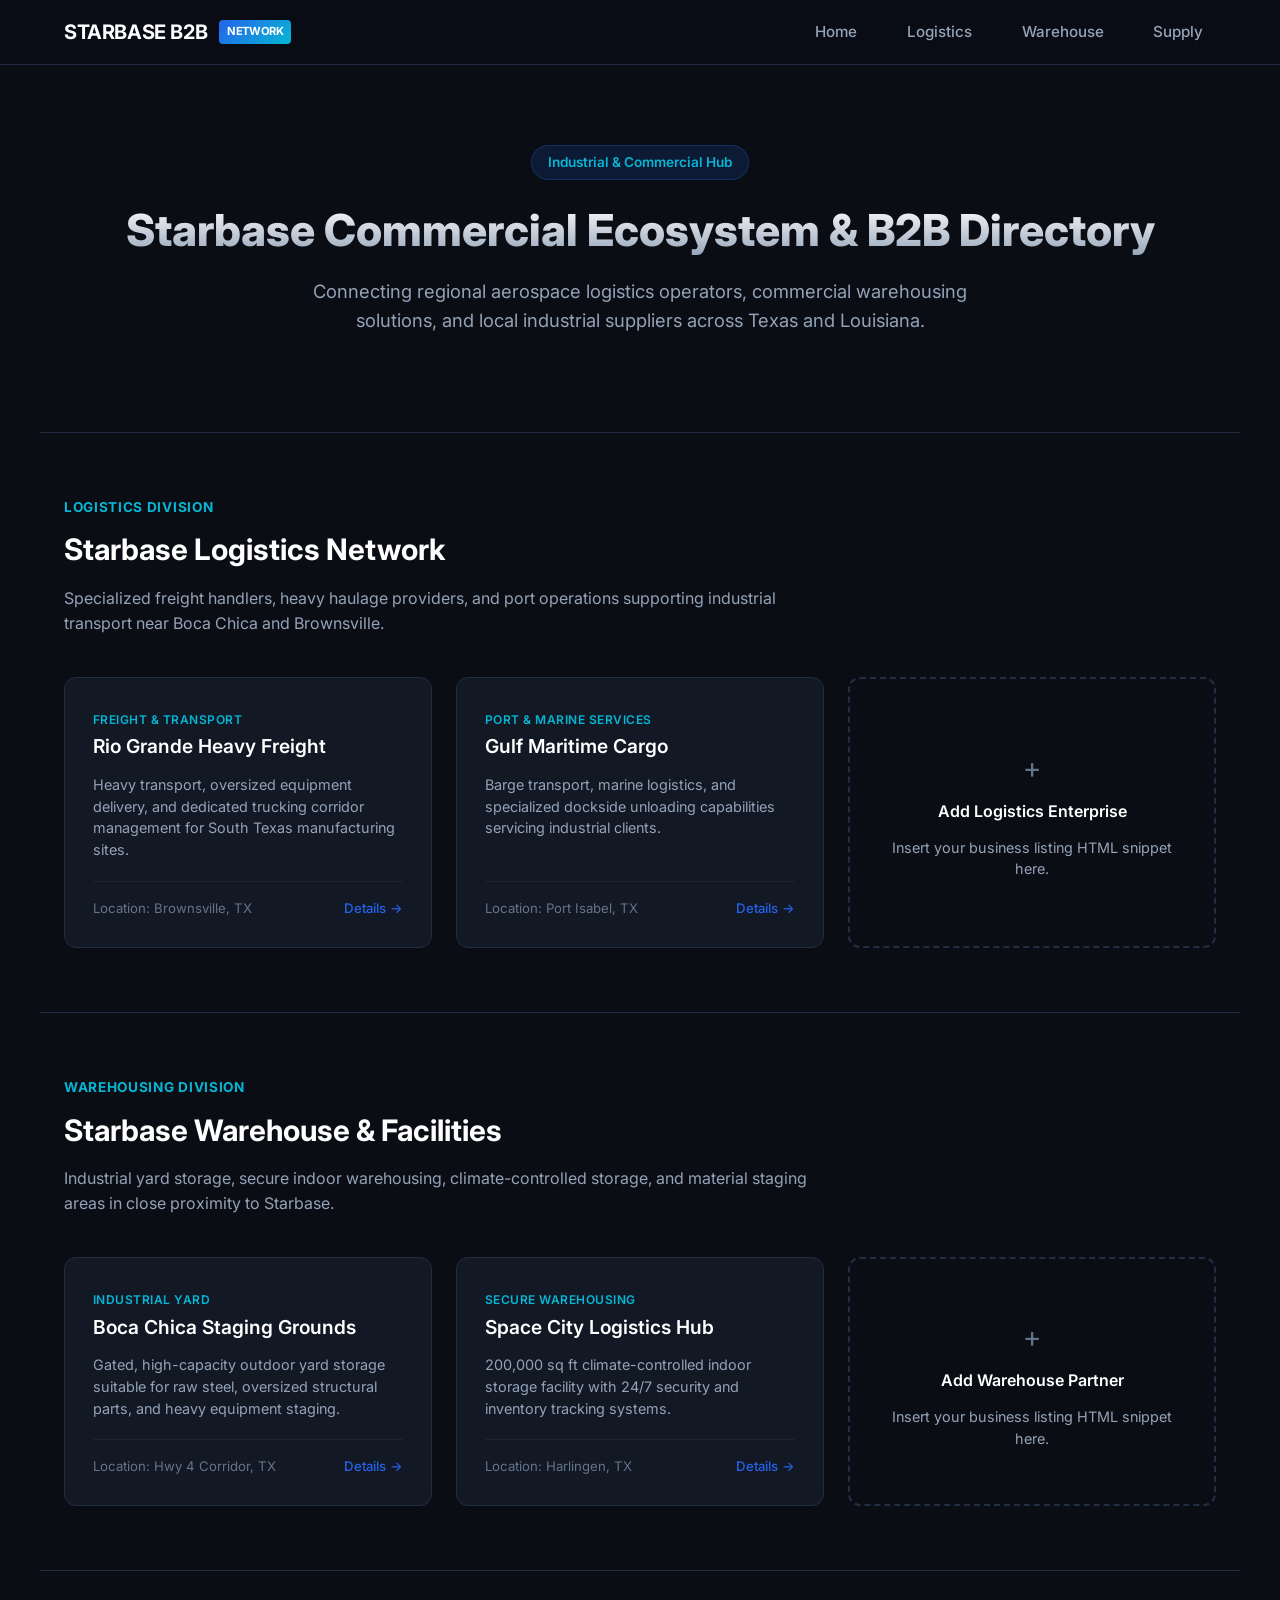
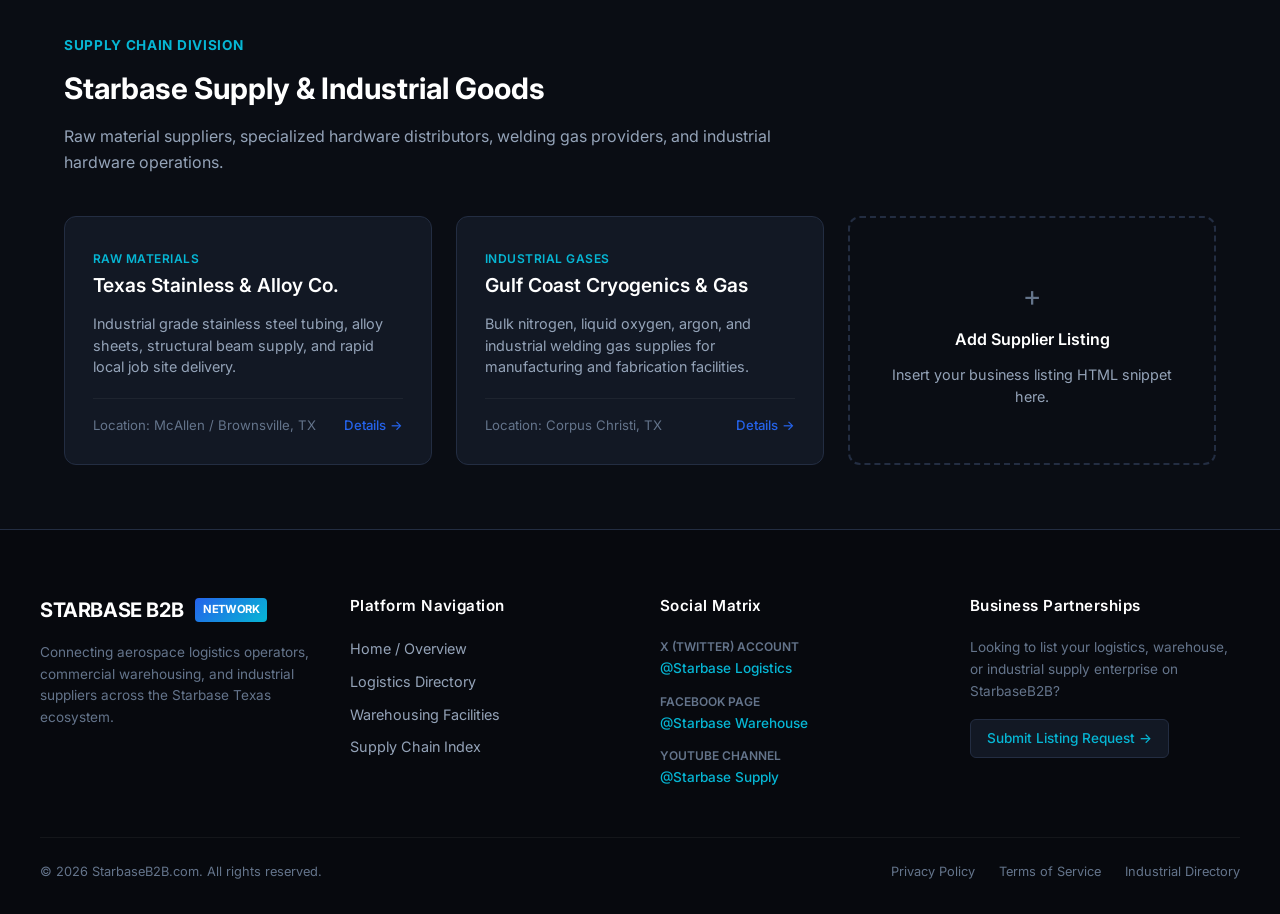
==== index.html @ 7839eb6e "Add files via upload" ====
<!DOCTYPE html>
<html lang="en">
<head>
    <meta charset="UTF-8">
    <meta name="viewport" content="width=device-width, initial-scale=1.0">
    <title>Starbase B2B — Industrial Supply Chain & Business Network</title>
    <meta name="description" content="Connecting enterprises with Starbase Texas logistics, warehousing, and commercial supply chain solutions.">
    <link rel="preconnect" href="https://fonts.googleapis.com">
    <link rel="preconnect" href="https://fonts.gstatic.com" crossorigin>
    <link href="https://fonts.googleapis.com/css2?family=Inter:wght@300;400;500;600;700&display=swap" rel="stylesheet">
    <style>
        :root {
            --bg-primary: #0a0d14;
            --bg-card: #121824;
            --bg-card-hover: #1a2234;
            --border-color: #232d42;
            --accent-blue: #2563eb;
            --accent-cyan: #06b6d4;
            --accent-glow: rgba(37, 99, 235, 0.15);
            --text-main: #f1f5f9;
            --text-muted: #94a3b8;
            --text-dim: #64748b;
            --font-main: 'Inter', system-ui, -apple-system, sans-serif;
            --max-width: 1200px;
        }

        * {
            box-sizing: border-box;
            margin: 0;
            padding: 0;
        }

        html {
            scroll-behavior: smooth;
        }

        body {
            background-color: var(--bg-primary);
            color: var(--text-main);
            font-family: var(--font-main);
            line-height: 1.6;
            -webkit-font-smoothing: antialiased;
        }

        /* Navigation */
        header {
            position: sticky;
            top: 0;
            z-index: 100;
            background: rgba(10, 13, 20, 0.85);
            backdrop-filter: blur(12px);
            border-bottom: 1px solid var(--border-color);
        }

        .nav-container {
            max-width: var(--max-width);
            margin: 0 auto;
            padding: 1rem 1.5rem;
            display: flex;
            justify-content: space-between;
            align-items: center;
        }

        .brand {
            display: flex;
            align-items: center;
            gap: 0.75rem;
            font-size: 1.25rem;
            font-weight: 700;
            letter-spacing: -0.02em;
            color: #fff;
            text-decoration: none;
        }

        .brand-badge {
            background: linear-gradient(135deg, var(--accent-blue), var(--accent-cyan));
            color: #fff;
            font-size: 0.7rem;
            font-weight: 700;
            padding: 0.2rem 0.5rem;
            border-radius: 4px;
            text-transform: uppercase;
        }

        nav ul {
            display: flex;
            list-style: none;
            gap: 1.5rem;
        }

        nav a {
            color: var(--text-muted);
            text-decoration: none;
            font-size: 0.95rem;
            font-weight: 500;
            transition: all 0.2s ease;
            padding: 0.4rem 0.8rem;
            border-radius: 6px;
        }

        nav a:hover {
            color: #fff;
            background: var(--border-color);
        }

        /* Hero Section */
        .hero {
            padding: 5rem 1.5rem 4rem;
            text-align: center;
            max-width: var(--max-width);
            margin: 0 auto;
            position: relative;
        }

        .hero-badge {
            display: inline-block;
            background: var(--accent-glow);
            border: 1px solid rgba(37, 99, 235, 0.3);
            color: var(--accent-cyan);
            font-size: 0.85rem;
            font-weight: 600;
            padding: 0.35rem 1rem;
            border-radius: 50px;
            margin-bottom: 1.5rem;
        }

        .hero h1 {
            font-size: 2.75rem;
            font-weight: 800;
            line-height: 1.2;
            margin-bottom: 1.25rem;
            background: linear-gradient(180deg, #ffffff 0%, #94a3b8 100%);
            -webkit-background-clip: text;
            -webkit-text-fill-color: transparent;
        }

        .hero p {
            font-size: 1.15rem;
            color: var(--text-muted);
            max-width: 700px;
            margin: 0 auto 2rem;
        }

        /* Sections */
        .content-section {
            max-width: var(--max-width);
            margin: 0 auto;
            padding: 4rem 1.5rem;
            border-top: 1px solid var(--border-color);
        }

        .section-header {
            margin-bottom: 2.5rem;
        }

        .section-tag {
            color: var(--accent-cyan);
            font-size: 0.85rem;
            font-weight: 700;
            text-transform: uppercase;
            letter-spacing: 0.05em;
            margin-bottom: 0.5rem;
            display: block;
        }

        .section-title {
            font-size: 1.85rem;
            font-weight: 700;
            color: #fff;
            margin-bottom: 0.75rem;
        }

        .section-desc {
            color: var(--text-muted);
            font-size: 1rem;
            max-width: 750px;
        }

        /* Enterprise Grid */
        .enterprise-grid {
            display: grid;
            grid-template-columns: repeat(auto-fill, minmax(320px, 1fr));
            gap: 1.5rem;
        }

        .card {
            background: var(--bg-card);
            border: 1px solid var(--border-color);
            border-radius: 12px;
            padding: 1.75rem;
            transition: all 0.25s ease;
            display: flex;
            flex-direction: column;
            justify-content: space-between;
        }

        .card:hover {
            background: var(--bg-card-hover);
            border-color: rgba(37, 99, 235, 0.4);
            transform: translateY(-2px);
        }

        .card-category {
            font-size: 0.75rem;
            font-weight: 600;
            color: var(--accent-cyan);
            text-transform: uppercase;
            letter-spacing: 0.04em;
            margin-bottom: 0.5rem;
        }

        .card-title {
            font-size: 1.2rem;
            font-weight: 600;
            color: #fff;
            margin-bottom: 0.75rem;
        }

        .card-text {
            color: var(--text-muted);
            font-size: 0.9rem;
            margin-bottom: 1.25rem;
            line-height: 1.5;
        }

        .card-meta {
            display: flex;
            align-items: center;
            justify-content: space-between;
            padding-top: 1rem;
            border-top: 1px solid rgba(255, 255, 255, 0.05);
            font-size: 0.825rem;
            color: var(--text-dim);
        }

        .card-link {
            color: var(--accent-blue);
            text-decoration: none;
            font-weight: 500;
            display: inline-flex;
            align-items: center;
            gap: 0.25rem;
        }

        .card-link:hover {
            text-decoration: underline;
        }

        /* Placeholder state for self-adding enterprises */
        .card-placeholder {
            border: 2px dashed var(--border-color);
            background: transparent;
            text-align: center;
            align-items: center;
            justify-content: center;
            padding: 2.5rem 1.5rem;
        }

        .card-placeholder:hover {
            border-color: var(--text-muted);
            background: rgba(255, 255, 255, 0.02);
        }

        .placeholder-icon {
            font-size: 1.8rem;
            margin-bottom: 0.5rem;
            color: var(--text-dim);
        }

        /* Footer */
        footer {
            border-top: 1px solid var(--border-color);
            padding: 3rem 1.5rem;
            background: #07090e;
            color: var(--text-dim);
            font-size: 0.875rem;
        }

        .footer-container {
            max-width: var(--max-width);
            margin: 0 auto;
            display: flex;
            justify-content: space-between;
            align-items: center;
            flex-wrap: wrap;
            gap: 1rem;
        }

        .footer-links {
            display: flex;
            gap: 1.25rem;
        }

        .footer-links a {
            color: var(--text-muted);
            text-decoration: none;
        }

        .footer-links a:hover {
            color: #fff;
        }

        @media (max-width: 768px) {
            .hero h1 { font-size: 2rem; }
            .nav-container { flex-direction: column; gap: 1rem; }
            nav ul { gap: 0.5rem; wrap: wrap; }
            .footer-container { flex-direction: column; text-align: center; }
        }
    </style>
</head>
<body>

    <!-- Header Navigation -->
    <header>
        <div class="nav-container">
            <a href="#" class="brand">
                STARBASE B2B
                <span class="brand-badge">NETWORK</span>
            </a>
            <nav>
                <ul>
                    <li><a href="#home">Home</a></li>
                    <li><a href="#logistics">Logistics</a></li>
                    <li><a href="#warehouse">Warehouse</a></li>
                    <li><a href="#supply">Supply</a></li>
                </ul>
            </nav>
        </div>
    </header>

    <!-- Hero Section (Home) -->
    <section id="home" class="hero">
        <span class="hero-badge">Industrial & Commercial Hub</span>
        <h1>Starbase Commercial Ecosystem & B2B Directory</h1>
        <p>Connecting regional aerospace logistics operators, commercial warehousing solutions, and local industrial suppliers across Texas and Louisiana.</p>
    </section>

    <!-- Starbase Logistics Section -->
    <section id="logistics" class="content-section">
        <div class="section-header">
            <span class="section-tag">Logistics Division</span>
            <h2 class="section-title">Starbase Logistics Network</h2>
            <p class="section-desc">Specialized freight handlers, heavy haulage providers, and port operations supporting industrial transport near Boca Chica and Brownsville.</p>
        </div>
        <div class="enterprise-grid">
            <div class="card">
                <div>
                    <span class="card-category">Freight & Transport</span>
                    <h3 class="card-title">Rio Grande Heavy Freight</h3>
                    <p class="card-text">Heavy transport, oversized equipment delivery, and dedicated trucking corridor management for South Texas manufacturing sites.</p>
                </div>
                <div class="card-meta">
                    <span>Location: Brownsville, TX</span>
                    <a href="#" class="card-link">Details &rarr;</a>
                </div>
            </div>

            <div class="card">
                <div>
                    <span class="card-category">Port & Marine Services</span>
                    <h3 class="card-title">Gulf Maritime Cargo</h3>
                    <p class="card-text">Barge transport, marine logistics, and specialized dockside unloading capabilities servicing industrial clients.</p>
                </div>
                <div class="card-meta">
                    <span>Location: Port Isabel, TX</span>
                    <a href="#" class="card-link">Details &rarr;</a>
                </div>
            </div>

            <!-- Add Enterprise Placeholder -->
            <div class="card card-placeholder">
                <div class="placeholder-icon">+</div>
                <h3 class="card-title" style="font-size: 1rem;">Add Logistics Enterprise</h3>
                <p class="card-text" style="margin-bottom:0;">Insert your business listing HTML snippet here.</p>
            </div>
        </div>
    </section>

    <!-- Starbase Warehouse Section -->
    <section id="warehouse" class="content-section">
        <div class="section-header">
            <span class="section-tag">Warehousing Division</span>
            <h2 class="section-title">Starbase Warehouse & Facilities</h2>
            <p class="section-desc">Industrial yard storage, secure indoor warehousing, climate-controlled storage, and material staging areas in close proximity to Starbase.</p>
        </div>
        <div class="enterprise-grid">
            <div class="card">
                <div>
                    <span class="card-category">Industrial Yard</span>
                    <h3 class="card-title">Boca Chica Staging Grounds</h3>
                    <p class="card-text">Gated, high-capacity outdoor yard storage suitable for raw steel, oversized structural parts, and heavy equipment staging.</p>
                </div>
                <div class="card-meta">
                    <span>Location: Hwy 4 Corridor, TX</span>
                    <a href="#" class="card-link">Details &rarr;</a>
                </div>
            </div>

            <div class="card">
                <div>
                    <span class="card-category">Secure Warehousing</span>
                    <h3 class="card-title">Space City Logistics Hub</h3>
                    <p class="card-text">200,000 sq ft climate-controlled indoor storage facility with 24/7 security and inventory tracking systems.</p>
                </div>
                <div class="card-meta">
                    <span>Location: Harlingen, TX</span>
                    <a href="#" class="card-link">Details &rarr;</a>
                </div>
            </div>

            <!-- Add Enterprise Placeholder -->
            <div class="card card-placeholder">
                <div class="placeholder-icon">+</div>
                <h3 class="card-title" style="font-size: 1rem;">Add Warehouse Partner</h3>
                <p class="card-text" style="margin-bottom:0;">Insert your business listing HTML snippet here.</p>
            </div>
        </div>
    </section>

    <!-- Starbase Supply Section -->
    <section id="supply" class="content-section">
        <div class="section-header">
            <span class="section-tag">Supply Chain Division</span>
            <h2 class="section-title">Starbase Supply & Industrial Goods</h2>
            <p class="section-desc">Raw material suppliers, specialized hardware distributors, welding gas providers, and industrial hardware operations.</p>
        </div>
        <div class="enterprise-grid">
            <div class="card">
                <div>
                    <span class="card-category">Raw Materials</span>
                    <h3 class="card-title">Texas Stainless & Alloy Co.</h3>
                    <p class="card-text">Industrial grade stainless steel tubing, alloy sheets, structural beam supply, and rapid local job site delivery.</p>
                </div>
                <div class="card-meta">
                    <span>Location: McAllen / Brownsville, TX</span>
                    <a href="#" class="card-link">Details &rarr;</a>
                </div>
            </div>

            <div class="card">
                <div>
                    <span class="card-category">Industrial Gases</span>
                    <h3 class="card-title">Gulf Coast Cryogenics & Gas</h3>
                    <p class="card-text">Bulk nitrogen, liquid oxygen, argon, and industrial welding gas supplies for manufacturing and fabrication facilities.</p>
                </div>
                <div class="card-meta">
                    <span>Location: Corpus Christi, TX</span>
                    <a href="#" class="card-link">Details &rarr;</a>
                </div>
            </div>

            <!-- Add Enterprise Placeholder -->
            <div class="card card-placeholder">
                <div class="placeholder-icon">+</div>
                <h3 class="card-title" style="font-size: 1rem;">Add Supplier Listing</h3>
                <p class="card-text" style="margin-bottom:0;">Insert your business listing HTML snippet here.</p>
            </div>
        </div>
    </section>

    <!-- Footer -->
    <!-- Footer Section (With Platform & Handle Labels) -->
<footer style="background: #07090e; border-top: 1px solid var(--border-color); padding: 4rem 1.5rem 2rem; color: var(--text-muted); font-size: 0.9rem;">
    <div style="max-width: var(--max-width); margin: 0 auto; display: grid; grid-template-columns: repeat(auto-fit, minmax(220px, 1fr)); gap: 2.5rem; padding-bottom: 3rem; border-bottom: 1px solid rgba(255, 255, 255, 0.05);">
        
        <!-- Brand & Mission Column -->
        <div style="grid-column: span 1;">
            <a href="#" class="brand" style="margin-bottom: 1rem;">
                STARBASE B2B
                <span class="brand-badge">NETWORK</span>
            </a>
            <p style="color: var(--text-dim); font-size: 0.85rem; line-height: 1.6; margin-top: 0.75rem;">
                Connecting aerospace logistics operators, commercial warehousing, and industrial suppliers across the Starbase Texas ecosystem.
            </p>
        </div>

        <!-- Quick Links Column -->
        <div>
            <h4 style="color: #fff; font-size: 0.95rem; font-weight: 600; margin-bottom: 1.2rem; letter-spacing: 0.03em;">Platform Navigation</h4>
            <ul style="list-style: none; padding: 0; margin: 0; display: flex; flex-direction: column; gap: 0.6rem;">
                <li><a href="#home" style="color: var(--text-muted); text-decoration: none;" onmouseover="this.style.color='#fff'" onmouseout="this.style.color='var(--text-muted)'">Home / Overview</a></li>
                <li><a href="#logistics" style="color: var(--text-muted); text-decoration: none;" onmouseover="this.style.color='#fff'" onmouseout="this.style.color='var(--text-muted)'">Logistics Directory</a></li>
                <li><a href="#warehouse" style="color: var(--text-muted); text-decoration: none;" onmouseover="this.style.color='#fff'" onmouseout="this.style.color='var(--text-muted)'">Warehousing Facilities</a></li>
                <li><a href="#supply" style="color: var(--text-muted); text-decoration: none;" onmouseover="this.style.color='#fff'" onmouseout="this.style.color='var(--text-muted)'">Supply Chain Index</a></li>
            </ul>
        </div>

        <!-- Social Media Matrix Column (Detailed Platform Labels) -->
        <div>
            <h4 style="color: #fff; font-size: 0.95rem; font-weight: 600; margin-bottom: 1.2rem; letter-spacing: 0.03em;">Social Matrix</h4>
            <ul style="list-style: none; padding: 0; margin: 0; display: flex; flex-direction: column; gap: 0.75rem; font-size: 0.85rem;">
                
                <!-- X (Twitter) Account -->
                <li style="display: flex; flex-direction: column; gap: 0.1rem;">
                    <span style="color: var(--text-dim); font-size: 0.75rem; text-transform: uppercase; font-weight: 600;">X (Twitter) Account</span>
                    <a href="https://x.com" target="_blank" style="color: var(--accent-cyan); text-decoration: none; font-weight: 500;" onmouseover="this.style.textDecoration='underline'" onmouseout="this.style.textDecoration='none'">
                        @Starbase Logistics
                    </a>
                </li>

                <!-- Facebook Page -->
                <li style="display: flex; flex-direction: column; gap: 0.1rem;">
                    <span style="color: var(--text-dim); font-size: 0.75rem; text-transform: uppercase; font-weight: 600;">Facebook Page</span>
                    <a href="https://facebook.com" target="_blank" style="color: var(--accent-cyan); text-decoration: none; font-weight: 500;" onmouseover="this.style.textDecoration='underline'" onmouseout="this.style.textDecoration='none'">
                        @Starbase Warehouse
                    </a>
                </li>

                <!-- YouTube Channel -->
                <li style="display: flex; flex-direction: column; gap: 0.1rem;">
                    <span style="color: var(--text-dim); font-size: 0.75rem; text-transform: uppercase; font-weight: 600;">YouTube Channel</span>
                    <a href="https://youtube.com" target="_blank" style="color: var(--accent-cyan); text-decoration: none; font-weight: 500;" onmouseover="this.style.textDecoration='underline'" onmouseout="this.style.textDecoration='none'">
                        @Starbase Supply
                    </a>
                </li>

            </ul>
        </div>

        <!-- Enterprise Partner / Inquiry Column -->
        <div>
            <h4 style="color: #fff; font-size: 0.95rem; font-weight: 600; margin-bottom: 1.2rem; letter-spacing: 0.03em;">Business Partnerships</h4>
            <p style="color: var(--text-dim); font-size: 0.85rem; line-height: 1.6; margin-bottom: 1rem;">
                Looking to list your logistics, warehouse, or industrial supply enterprise on StarbaseB2B?
            </p>
            <a href="mailto:contact@starbaseb2b.com" style="display: inline-block; background: var(--bg-card); border: 1px solid var(--border-color); color: var(--accent-cyan); font-size: 0.85rem; font-weight: 500; padding: 0.5rem 1rem; border-radius: 6px; text-decoration: none; transition: all 0.2s;" onmouseover="this.style.borderColor='var(--accent-cyan)'" onmouseout="this.style.borderColor='var(--border-color)'">
                Submit Listing Request &rarr;
            </a>
        </div>

    </div>

    <!-- Sub-footer Bottom Bar -->
    <div style="max-width: var(--max-width); margin: 0 auto; padding-top: 1.5rem; display: flex; justify-content: space-between; align-items: center; flex-wrap: wrap; gap: 1rem; font-size: 0.8rem; color: var(--text-dim);">
        <div>
            &copy; 2026 StarbaseB2B.com. All rights reserved.
        </div>
        <div style="display: flex; gap: 1.5rem;">
            <a href="#" style="color: var(--text-dim); text-decoration: none;">Privacy Policy</a>
            <a href="#" style="color: var(--text-dim); text-decoration: none;">Terms of Service</a>
            <a href="#" style="color: var(--text-dim); text-decoration: none;">Industrial Directory</a>
        </div>
    </div>
</footer>

</body>
</html>
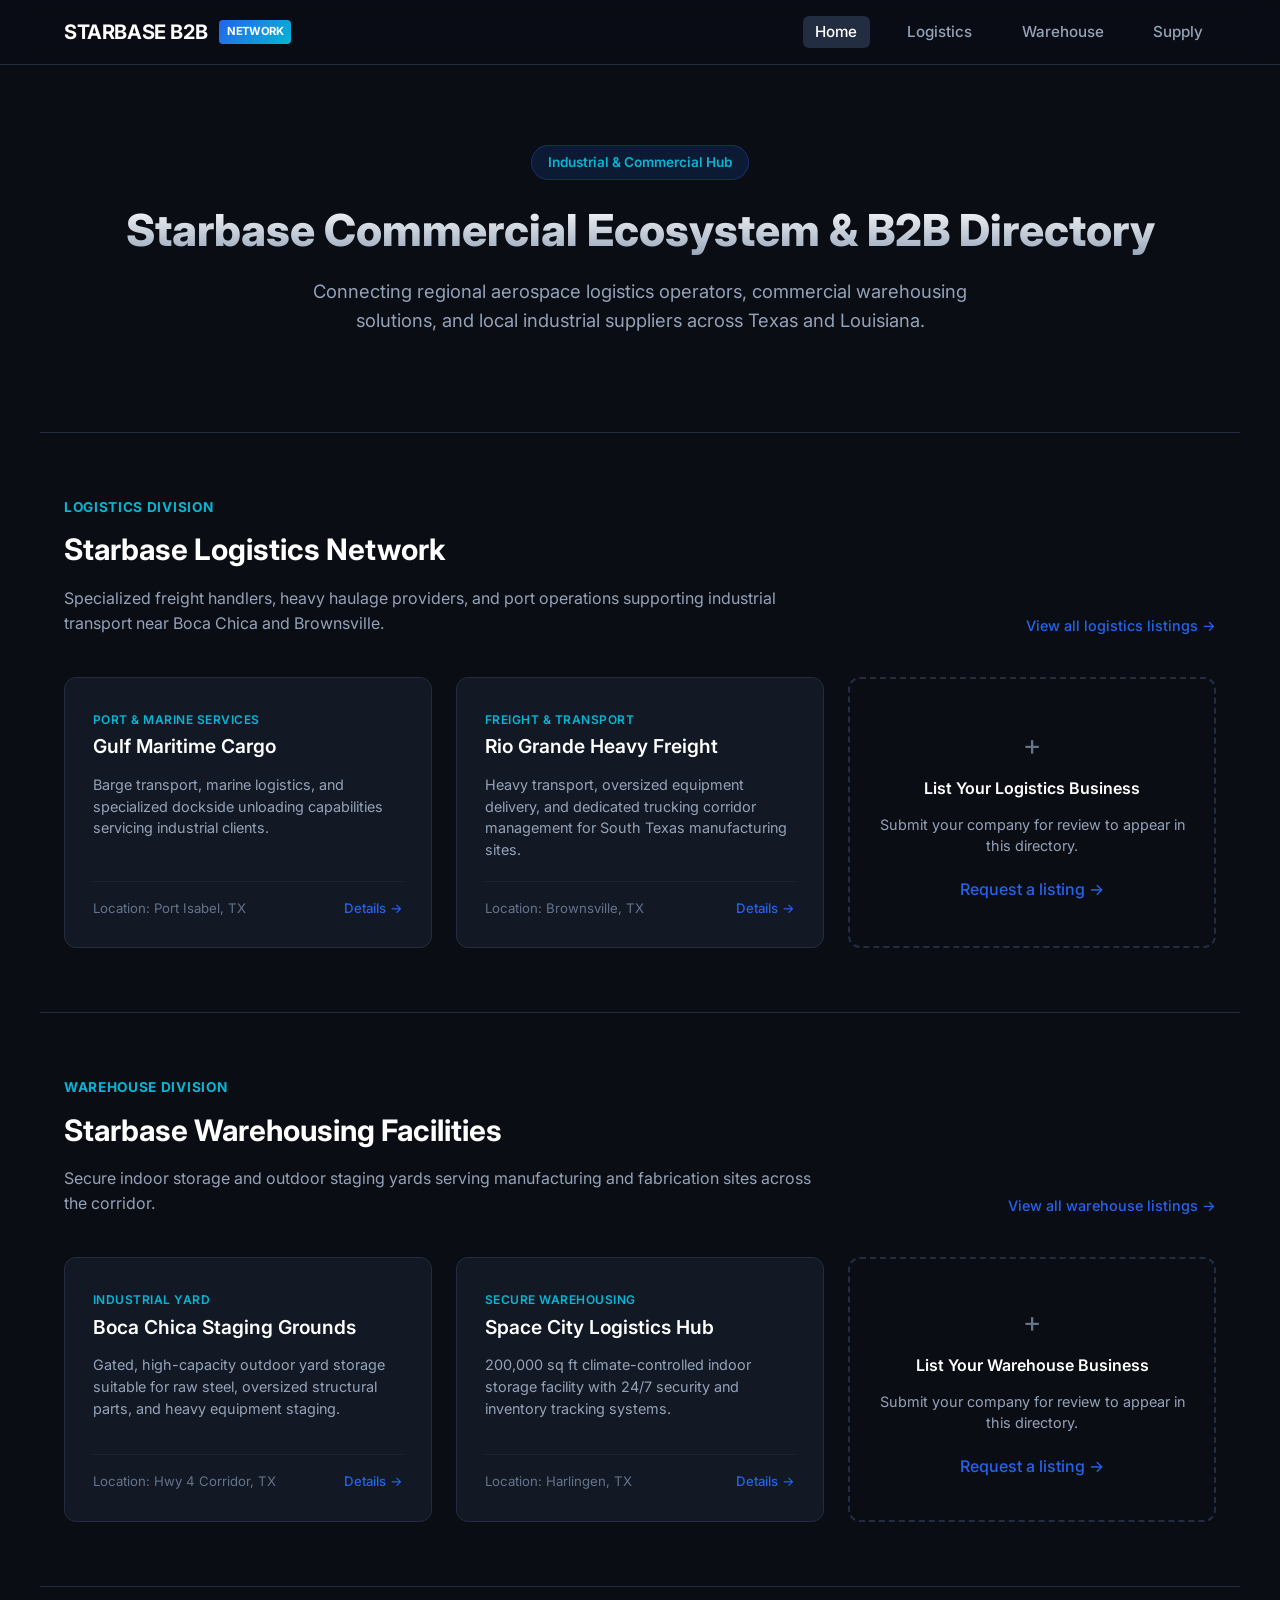
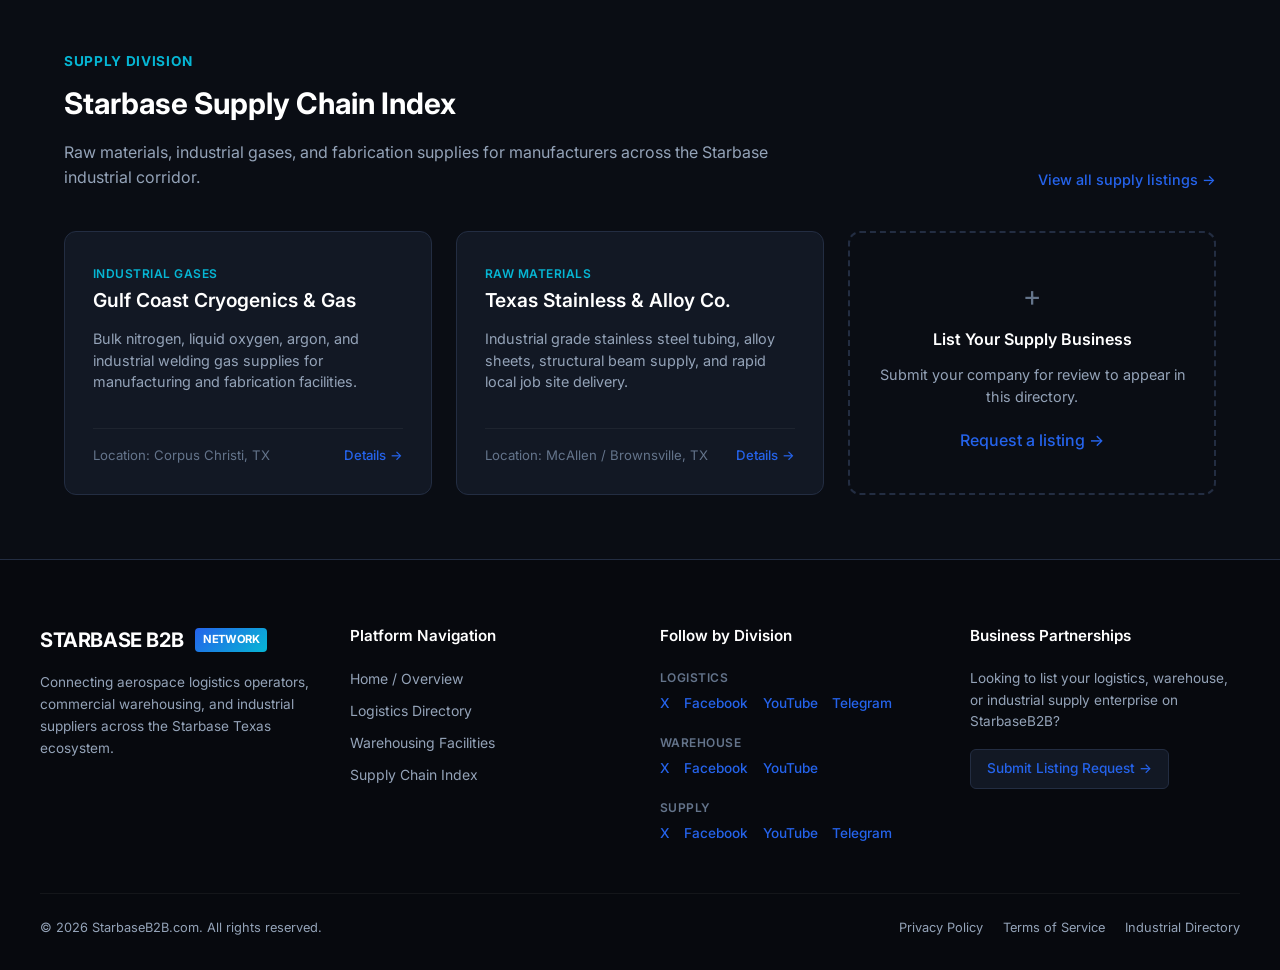
==== commit ca17db0e: "Add files via upload" ====
--- a/index.html
+++ b/index.html
@@ -1,547 +1,11 @@
-<!DOCTYPE html>
-<html lang="en">
-<head>
-    <meta charset="UTF-8">
-    <meta name="viewport" content="width=device-width, initial-scale=1.0">
-    <title>Starbase B2B — Industrial Supply Chain & Business Network</title>
-    <meta name="description" content="Connecting enterprises with Starbase Texas logistics, warehousing, and commercial supply chain solutions.">
-    <link rel="preconnect" href="https://fonts.googleapis.com">
-    <link rel="preconnect" href="https://fonts.gstatic.com" crossorigin>
-    <link href="https://fonts.googleapis.com/css2?family=Inter:wght@300;400;500;600;700&display=swap" rel="stylesheet">
-    <style>
-        :root {
-            --bg-primary: #0a0d14;
-            --bg-card: #121824;
-            --bg-card-hover: #1a2234;
-            --border-color: #232d42;
-            --accent-blue: #2563eb;
-            --accent-cyan: #06b6d4;
-            --accent-glow: rgba(37, 99, 235, 0.15);
-            --text-main: #f1f5f9;
-            --text-muted: #94a3b8;
-            --text-dim: #64748b;
-            --font-main: 'Inter', system-ui, -apple-system, sans-serif;
-            --max-width: 1200px;
-        }
-
-        * {
-            box-sizing: border-box;
-            margin: 0;
-            padding: 0;
-        }
-
-        html {
-            scroll-behavior: smooth;
-        }
-
-        body {
-            background-color: var(--bg-primary);
-            color: var(--text-main);
-            font-family: var(--font-main);
-            line-height: 1.6;
-            -webkit-font-smoothing: antialiased;
-        }
-
-        /* Navigation */
-        header {
-            position: sticky;
-            top: 0;
-            z-index: 100;
-            background: rgba(10, 13, 20, 0.85);
-            backdrop-filter: blur(12px);
-            border-bottom: 1px solid var(--border-color);
-        }
-
-        .nav-container {
-            max-width: var(--max-width);
-            margin: 0 auto;
-            padding: 1rem 1.5rem;
-            display: flex;
-            justify-content: space-between;
-            align-items: center;
-        }
-
-        .brand {
-            display: flex;
-            align-items: center;
-            gap: 0.75rem;
-            font-size: 1.25rem;
-            font-weight: 700;
-            letter-spacing: -0.02em;
-            color: #fff;
-            text-decoration: none;
-        }
-
-        .brand-badge {
-            background: linear-gradient(135deg, var(--accent-blue), var(--accent-cyan));
-            color: #fff;
-            font-size: 0.7rem;
-            font-weight: 700;
-            padding: 0.2rem 0.5rem;
-            border-radius: 4px;
-            text-transform: uppercase;
-        }
-
-        nav ul {
-            display: flex;
-            list-style: none;
-            gap: 1.5rem;
-        }
-
-        nav a {
-            color: var(--text-muted);
-            text-decoration: none;
-            font-size: 0.95rem;
-            font-weight: 500;
-            transition: all 0.2s ease;
-            padding: 0.4rem 0.8rem;
-            border-radius: 6px;
-        }
-
-        nav a:hover {
-            color: #fff;
-            background: var(--border-color);
-        }
-
-        /* Hero Section */
-        .hero {
-            padding: 5rem 1.5rem 4rem;
-            text-align: center;
-            max-width: var(--max-width);
-            margin: 0 auto;
-            position: relative;
-        }
-
-        .hero-badge {
-            display: inline-block;
-            background: var(--accent-glow);
-            border: 1px solid rgba(37, 99, 235, 0.3);
-            color: var(--accent-cyan);
-            font-size: 0.85rem;
-            font-weight: 600;
-            padding: 0.35rem 1rem;
-            border-radius: 50px;
-            margin-bottom: 1.5rem;
-        }
-
-        .hero h1 {
-            font-size: 2.75rem;
-            font-weight: 800;
-            line-height: 1.2;
-            margin-bottom: 1.25rem;
-            background: linear-gradient(180deg, #ffffff 0%, #94a3b8 100%);
-            -webkit-background-clip: text;
-            -webkit-text-fill-color: transparent;
-        }
-
-        .hero p {
-            font-size: 1.15rem;
-            color: var(--text-muted);
-            max-width: 700px;
-            margin: 0 auto 2rem;
-        }
-
-        /* Sections */
-        .content-section {
-            max-width: var(--max-width);
-            margin: 0 auto;
-            padding: 4rem 1.5rem;
-            border-top: 1px solid var(--border-color);
-        }
-
-        .section-header {
-            margin-bottom: 2.5rem;
-        }
-
-        .section-tag {
-            color: var(--accent-cyan);
-            font-size: 0.85rem;
-            font-weight: 700;
-            text-transform: uppercase;
-            letter-spacing: 0.05em;
-            margin-bottom: 0.5rem;
-            display: block;
-        }
-
-        .section-title {
-            font-size: 1.85rem;
-            font-weight: 700;
-            color: #fff;
-            margin-bottom: 0.75rem;
-        }
-
-        .section-desc {
-            color: var(--text-muted);
-            font-size: 1rem;
-            max-width: 750px;
-        }
-
-        /* Enterprise Grid */
-        .enterprise-grid {
-            display: grid;
-            grid-template-columns: repeat(auto-fill, minmax(320px, 1fr));
-            gap: 1.5rem;
-        }
-
-        .card {
-            background: var(--bg-card);
-            border: 1px solid var(--border-color);
-            border-radius: 12px;
-            padding: 1.75rem;
-            transition: all 0.25s ease;
-            display: flex;
-            flex-direction: column;
-            justify-content: space-between;
-        }
-
-        .card:hover {
-            background: var(--bg-card-hover);
-            border-color: rgba(37, 99, 235, 0.4);
-            transform: translateY(-2px);
-        }
-
-        .card-category {
-            font-size: 0.75rem;
-            font-weight: 600;
-            color: var(--accent-cyan);
-            text-transform: uppercase;
-            letter-spacing: 0.04em;
-            margin-bottom: 0.5rem;
-        }
-
-        .card-title {
-            font-size: 1.2rem;
-            font-weight: 600;
-            color: #fff;
-            margin-bottom: 0.75rem;
-        }
-
-        .card-text {
-            color: var(--text-muted);
-            font-size: 0.9rem;
-            margin-bottom: 1.25rem;
-            line-height: 1.5;
-        }
-
-        .card-meta {
-            display: flex;
-            align-items: center;
-            justify-content: space-between;
-            padding-top: 1rem;
-            border-top: 1px solid rgba(255, 255, 255, 0.05);
-            font-size: 0.825rem;
-            color: var(--text-dim);
-        }
-
-        .card-link {
-            color: var(--accent-blue);
-            text-decoration: none;
-            font-weight: 500;
-            display: inline-flex;
-            align-items: center;
-            gap: 0.25rem;
-        }
-
-        .card-link:hover {
-            text-decoration: underline;
-        }
-
-        /* Placeholder state for self-adding enterprises */
-        .card-placeholder {
-            border: 2px dashed var(--border-color);
-            background: transparent;
-            text-align: center;
-            align-items: center;
-            justify-content: center;
-            padding: 2.5rem 1.5rem;
-        }
-
-        .card-placeholder:hover {
-            border-color: var(--text-muted);
-            background: rgba(255, 255, 255, 0.02);
-        }
-
-        .placeholder-icon {
-            font-size: 1.8rem;
-            margin-bottom: 0.5rem;
-            color: var(--text-dim);
-        }
-
-        /* Footer */
-        footer {
-            border-top: 1px solid var(--border-color);
-            padding: 3rem 1.5rem;
-            background: #07090e;
-            color: var(--text-dim);
-            font-size: 0.875rem;
-        }
-
-        .footer-container {
-            max-width: var(--max-width);
-            margin: 0 auto;
-            display: flex;
-            justify-content: space-between;
-            align-items: center;
-            flex-wrap: wrap;
-            gap: 1rem;
-        }
-
-        .footer-links {
-            display: flex;
-            gap: 1.25rem;
-        }
-
-        .footer-links a {
-            color: var(--text-muted);
-            text-decoration: none;
-        }
-
-        .footer-links a:hover {
-            color: #fff;
-        }
-
-        @media (max-width: 768px) {
-            .hero h1 { font-size: 2rem; }
-            .nav-container { flex-direction: column; gap: 1rem; }
-            nav ul { gap: 0.5rem; wrap: wrap; }
-            .footer-container { flex-direction: column; text-align: center; }
-        }
-    </style>
-</head>
-<body>
-
-    <!-- Header Navigation -->
-    <header>
-        <div class="nav-container">
-            <a href="#" class="brand">
-                STARBASE B2B
-                <span class="brand-badge">NETWORK</span>
-            </a>
-            <nav>
-                <ul>
-                    <li><a href="#home">Home</a></li>
-                    <li><a href="#logistics">Logistics</a></li>
-                    <li><a href="#warehouse">Warehouse</a></li>
-                    <li><a href="#supply">Supply</a></li>
-                </ul>
-            </nav>
-        </div>
-    </header>
-
-    <!-- Hero Section (Home) -->
-    <section id="home" class="hero">
-        <span class="hero-badge">Industrial & Commercial Hub</span>
-        <h1>Starbase Commercial Ecosystem & B2B Directory</h1>
-        <p>Connecting regional aerospace logistics operators, commercial warehousing solutions, and local industrial suppliers across Texas and Louisiana.</p>
-    </section>
-
-    <!-- Starbase Logistics Section -->
-    <section id="logistics" class="content-section">
-        <div class="section-header">
-            <span class="section-tag">Logistics Division</span>
-            <h2 class="section-title">Starbase Logistics Network</h2>
-            <p class="section-desc">Specialized freight handlers, heavy haulage providers, and port operations supporting industrial transport near Boca Chica and Brownsville.</p>
-        </div>
-        <div class="enterprise-grid">
-            <div class="card">
-                <div>
-                    <span class="card-category">Freight & Transport</span>
-                    <h3 class="card-title">Rio Grande Heavy Freight</h3>
-                    <p class="card-text">Heavy transport, oversized equipment delivery, and dedicated trucking corridor management for South Texas manufacturing sites.</p>
-                </div>
-                <div class="card-meta">
-                    <span>Location: Brownsville, TX</span>
-                    <a href="#" class="card-link">Details &rarr;</a>
-                </div>
-            </div>
-
-            <div class="card">
-                <div>
-                    <span class="card-category">Port & Marine Services</span>
-                    <h3 class="card-title">Gulf Maritime Cargo</h3>
-                    <p class="card-text">Barge transport, marine logistics, and specialized dockside unloading capabilities servicing industrial clients.</p>
-                </div>
-                <div class="card-meta">
-                    <span>Location: Port Isabel, TX</span>
-                    <a href="#" class="card-link">Details &rarr;</a>
-                </div>
-            </div>
-
-            <!-- Add Enterprise Placeholder -->
-            <div class="card card-placeholder">
-                <div class="placeholder-icon">+</div>
-                <h3 class="card-title" style="font-size: 1rem;">Add Logistics Enterprise</h3>
-                <p class="card-text" style="margin-bottom:0;">Insert your business listing HTML snippet here.</p>
-            </div>
-        </div>
-    </section>
-
-    <!-- Starbase Warehouse Section -->
-    <section id="warehouse" class="content-section">
-        <div class="section-header">
-            <span class="section-tag">Warehousing Division</span>
-            <h2 class="section-title">Starbase Warehouse & Facilities</h2>
-            <p class="section-desc">Industrial yard storage, secure indoor warehousing, climate-controlled storage, and material staging areas in close proximity to Starbase.</p>
-        </div>
-        <div class="enterprise-grid">
-            <div class="card">
-                <div>
-                    <span class="card-category">Industrial Yard</span>
-                    <h3 class="card-title">Boca Chica Staging Grounds</h3>
-                    <p class="card-text">Gated, high-capacity outdoor yard storage suitable for raw steel, oversized structural parts, and heavy equipment staging.</p>
-                </div>
-                <div class="card-meta">
-                    <span>Location: Hwy 4 Corridor, TX</span>
-                    <a href="#" class="card-link">Details &rarr;</a>
-                </div>
-            </div>
-
-            <div class="card">
-                <div>
-                    <span class="card-category">Secure Warehousing</span>
-                    <h3 class="card-title">Space City Logistics Hub</h3>
-                    <p class="card-text">200,000 sq ft climate-controlled indoor storage facility with 24/7 security and inventory tracking systems.</p>
-                </div>
-                <div class="card-meta">
-                    <span>Location: Harlingen, TX</span>
-                    <a href="#" class="card-link">Details &rarr;</a>
-                </div>
-            </div>
-
-            <!-- Add Enterprise Placeholder -->
-            <div class="card card-placeholder">
-                <div class="placeholder-icon">+</div>
-                <h3 class="card-title" style="font-size: 1rem;">Add Warehouse Partner</h3>
-                <p class="card-text" style="margin-bottom:0;">Insert your business listing HTML snippet here.</p>
-            </div>
-        </div>
-    </section>
-
-    <!-- Starbase Supply Section -->
-    <section id="supply" class="content-section">
-        <div class="section-header">
-            <span class="section-tag">Supply Chain Division</span>
-            <h2 class="section-title">Starbase Supply & Industrial Goods</h2>
-            <p class="section-desc">Raw material suppliers, specialized hardware distributors, welding gas providers, and industrial hardware operations.</p>
-        </div>
-        <div class="enterprise-grid">
-            <div class="card">
-                <div>
-                    <span class="card-category">Raw Materials</span>
-                    <h3 class="card-title">Texas Stainless & Alloy Co.</h3>
-                    <p class="card-text">Industrial grade stainless steel tubing, alloy sheets, structural beam supply, and rapid local job site delivery.</p>
-                </div>
-                <div class="card-meta">
-                    <span>Location: McAllen / Brownsville, TX</span>
-                    <a href="#" class="card-link">Details &rarr;</a>
-                </div>
-            </div>
-
-            <div class="card">
-                <div>
-                    <span class="card-category">Industrial Gases</span>
-                    <h3 class="card-title">Gulf Coast Cryogenics & Gas</h3>
-                    <p class="card-text">Bulk nitrogen, liquid oxygen, argon, and industrial welding gas supplies for manufacturing and fabrication facilities.</p>
-                </div>
-                <div class="card-meta">
-                    <span>Location: Corpus Christi, TX</span>
-                    <a href="#" class="card-link">Details &rarr;</a>
-                </div>
-            </div>
-
-            <!-- Add Enterprise Placeholder -->
-            <div class="card card-placeholder">
-                <div class="placeholder-icon">+</div>
-                <h3 class="card-title" style="font-size: 1rem;">Add Supplier Listing</h3>
-                <p class="card-text" style="margin-bottom:0;">Insert your business listing HTML snippet here.</p>
-            </div>
-        </div>
-    </section>
-
-    <!-- Footer -->
-    <!-- Footer Section (With Platform & Handle Labels) -->
-<footer style="background: #07090e; border-top: 1px solid var(--border-color); padding: 4rem 1.5rem 2rem; color: var(--text-muted); font-size: 0.9rem;">
-    <div style="max-width: var(--max-width); margin: 0 auto; display: grid; grid-template-columns: repeat(auto-fit, minmax(220px, 1fr)); gap: 2.5rem; padding-bottom: 3rem; border-bottom: 1px solid rgba(255, 255, 255, 0.05);">
-        
-        <!-- Brand & Mission Column -->
-        <div style="grid-column: span 1;">
-            <a href="#" class="brand" style="margin-bottom: 1rem;">
-                STARBASE B2B
-                <span class="brand-badge">NETWORK</span>
-            </a>
-            <p style="color: var(--text-dim); font-size: 0.85rem; line-height: 1.6; margin-top: 0.75rem;">
-                Connecting aerospace logistics operators, commercial warehousing, and industrial suppliers across the Starbase Texas ecosystem.
-            </p>
-        </div>
-
-        <!-- Quick Links Column -->
-        <div>
-            <h4 style="color: #fff; font-size: 0.95rem; font-weight: 600; margin-bottom: 1.2rem; letter-spacing: 0.03em;">Platform Navigation</h4>
-            <ul style="list-style: none; padding: 0; margin: 0; display: flex; flex-direction: column; gap: 0.6rem;">
-                <li><a href="#home" style="color: var(--text-muted); text-decoration: none;" onmouseover="this.style.color='#fff'" onmouseout="this.style.color='var(--text-muted)'">Home / Overview</a></li>
-                <li><a href="#logistics" style="color: var(--text-muted); text-decoration: none;" onmouseover="this.style.color='#fff'" onmouseout="this.style.color='var(--text-muted)'">Logistics Directory</a></li>
-                <li><a href="#warehouse" style="color: var(--text-muted); text-decoration: none;" onmouseover="this.style.color='#fff'" onmouseout="this.style.color='var(--text-muted)'">Warehousing Facilities</a></li>
-                <li><a href="#supply" style="color: var(--text-muted); text-decoration: none;" onmouseover="this.style.color='#fff'" onmouseout="this.style.color='var(--text-muted)'">Supply Chain Index</a></li>
-            </ul>
-        </div>
-
-        <!-- Social Media Matrix Column (Detailed Platform Labels) -->
-        <div>
-            <h4 style="color: #fff; font-size: 0.95rem; font-weight: 600; margin-bottom: 1.2rem; letter-spacing: 0.03em;">Social Matrix</h4>
-            <ul style="list-style: none; padding: 0; margin: 0; display: flex; flex-direction: column; gap: 0.75rem; font-size: 0.85rem;">
-                
-                <!-- X (Twitter) Account -->
-                <li style="display: flex; flex-direction: column; gap: 0.1rem;">
-                    <span style="color: var(--text-dim); font-size: 0.75rem; text-transform: uppercase; font-weight: 600;">X (Twitter) Account</span>
-                    <a href="https://x.com" target="_blank" style="color: var(--accent-cyan); text-decoration: none; font-weight: 500;" onmouseover="this.style.textDecoration='underline'" onmouseout="this.style.textDecoration='none'">
-                        @Starbase Logistics
-                    </a>
-                </li>
-
-                <!-- Facebook Page -->
-                <li style="display: flex; flex-direction: column; gap: 0.1rem;">
-                    <span style="color: var(--text-dim); font-size: 0.75rem; text-transform: uppercase; font-weight: 600;">Facebook Page</span>
-                    <a href="https://facebook.com" target="_blank" style="color: var(--accent-cyan); text-decoration: none; font-weight: 500;" onmouseover="this.style.textDecoration='underline'" onmouseout="this.style.textDecoration='none'">
-                        @Starbase Warehouse
-                    </a>
-                </li>
-
-                <!-- YouTube Channel -->
-                <li style="display: flex; flex-direction: column; gap: 0.1rem;">
-                    <span style="color: var(--text-dim); font-size: 0.75rem; text-transform: uppercase; font-weight: 600;">YouTube Channel</span>
-                    <a href="https://youtube.com" target="_blank" style="color: var(--accent-cyan); text-decoration: none; font-weight: 500;" onmouseover="this.style.textDecoration='underline'" onmouseout="this.style.textDecoration='none'">
-                        @Starbase Supply
-                    </a>
-                </li>
-
-            </ul>
-        </div>
-
-        <!-- Enterprise Partner / Inquiry Column -->
-        <div>
-            <h4 style="color: #fff; font-size: 0.95rem; font-weight: 600; margin-bottom: 1.2rem; letter-spacing: 0.03em;">Business Partnerships</h4>
-            <p style="color: var(--text-dim); font-size: 0.85rem; line-height: 1.6; margin-bottom: 1rem;">
-                Looking to list your logistics, warehouse, or industrial supply enterprise on StarbaseB2B?
-            </p>
-            <a href="mailto:contact@starbaseb2b.com" style="display: inline-block; background: var(--bg-card); border: 1px solid var(--border-color); color: var(--accent-cyan); font-size: 0.85rem; font-weight: 500; padding: 0.5rem 1rem; border-radius: 6px; text-decoration: none; transition: all 0.2s;" onmouseover="this.style.borderColor='var(--accent-cyan)'" onmouseout="this.style.borderColor='var(--border-color)'">
-                Submit Listing Request &rarr;
-            </a>
-        </div>
-
-    </div>
-
-    <!-- Sub-footer Bottom Bar -->
-    <div style="max-width: var(--max-width); margin: 0 auto; padding-top: 1.5rem; display: flex; justify-content: space-between; align-items: center; flex-wrap: wrap; gap: 1rem; font-size: 0.8rem; color: var(--text-dim);">
-        <div>
-            &copy; 2026 StarbaseB2B.com. All rights reserved.
-        </div>
-        <div style="display: flex; gap: 1.5rem;">
-            <a href="#" style="color: var(--text-dim); text-decoration: none;">Privacy Policy</a>
-            <a href="#" style="color: var(--text-dim); text-decoration: none;">Terms of Service</a>
-            <a href="#" style="color: var(--text-dim); text-decoration: none;">Industrial Directory</a>
-        </div>
-    </div>
-</footer>
-
-</body>
-</html>+<!DOCTYPE html><html lang="en"> <head><meta charset="UTF-8"><meta name="viewport" content="width=device-width, initial-scale=1.0"><title>Starbase B2B — Industrial Supply Chain &amp; Business Network</title><meta name="description" content="Connecting regional aerospace logistics operators, commercial warehousing solutions, and local industrial suppliers across Texas and Louisiana."><link rel="canonical" href="https://starbaseb2b.com/"><meta property="og:type" content="website"><meta property="og:title" content="Starbase B2B — Industrial Supply Chain &#38; Business Network"><meta property="og:description" content="Connecting regional aerospace logistics operators, commercial warehousing solutions, and local industrial suppliers across Texas and Louisiana."><meta property="og:url" content="https://starbaseb2b.com/"><link rel="icon" href="data:image/svg+xml,%3Csvg xmlns='http://www.w3.org/2000/svg' viewBox='0 0 32 32'%3E%3Crect width='32' height='32' rx='6' fill='%230a0d14'/%3E%3Cdefs%3E%3ClinearGradient id='g' x1='0' y1='0' x2='32' y2='32'%3E%3Cstop offset='0' stop-color='%232563eb'/%3E%3Cstop offset='1' stop-color='%2306b6d4'/%3E%3C/linearGradient%3E%3C/defs%3E%3Ctext x='16' y='22' font-family='Arial,sans-serif' font-weight='700' font-size='15' fill='url(%23g)' text-anchor='middle'%3ESB%3C/text%3E%3C/svg%3E"><link rel="preconnect" href="https://fonts.googleapis.com"><link rel="preconnect" href="https://fonts.gstatic.com" crossorigin><link href="https://fonts.googleapis.com/css2?family=Inter:wght@300;400;500;600;700&display=swap" rel="stylesheet"><link rel="stylesheet" href="/_astro/index.CBoNeMst.css"></head> <body> <header> <div class="nav-container"> <a href="/" class="brand">
+STARBASE B2B
+<span class="brand-badge">NETWORK</span> </a> <nav> <ul> <li><a href="/" class="active">Home</a></li> <li><a href="/logistics/" class="">Logistics</a></li> <li><a href="/warehouse/" class="">Warehouse</a></li> <li><a href="/supply/" class="">Supply</a></li> </ul> </nav> </div> </header> <main>  <section class="hero"> <span class="hero-badge">Industrial &amp; Commercial Hub</span> <h1>Starbase Commercial Ecosystem &amp; B2B Directory</h1> <p>Connecting regional aerospace logistics operators, commercial warehousing solutions, and local industrial suppliers across Texas and Louisiana.</p> </section> <section class="content-section" id="logistics"> <div class="section-header"> <div> <span class="section-tag">Logistics Division</span> <h2 class="section-title">Starbase Logistics Network</h2> <p class="section-desc">Specialized freight handlers, heavy haulage providers, and port operations supporting industrial transport near Boca Chica and Brownsville.</p> </div> <a href="/logistics/" class="section-link">View all logistics listings &rarr;</a> </div> <div class="enterprise-grid"> <a href="/logistics/gulf-maritime-cargo/" class="card"> <div> <span class="card-category">Port &amp; Marine Services</span> <h3 class="card-title">Gulf Maritime Cargo</h3> <p class="card-text">Barge transport, marine logistics, and specialized dockside unloading capabilities servicing industrial clients.</p> </div> <div class="card-meta"> <span>Location: Port Isabel, TX</span> <span class="card-link">Details &rarr;</span> </div> </a><a href="/logistics/rio-grande-heavy-freight/" class="card"> <div> <span class="card-category">Freight &amp; Transport</span> <h3 class="card-title">Rio Grande Heavy Freight</h3> <p class="card-text">Heavy transport, oversized equipment delivery, and dedicated trucking corridor management for South Texas manufacturing sites.</p> </div> <div class="card-meta"> <span>Location: Brownsville, TX</span> <span class="card-link">Details &rarr;</span> </div> </a> <div class="card card-placeholder"> <div class="placeholder-icon">+</div> <h3 class="card-title" style="font-size: 1rem;">List Your Logistics Business</h3> <p class="card-text">Submit your company for review to appear in this directory.</p> <a href="mailto:contact@starbaseb2b.com?subject=Logistics%20Listing%20Request" class="card-link">Request a listing &rarr;</a> </div> </div> </section> <section class="content-section" id="warehouse"> <div class="section-header"> <div> <span class="section-tag">Warehouse Division</span> <h2 class="section-title">Starbase Warehousing Facilities</h2> <p class="section-desc">Secure indoor storage and outdoor staging yards serving manufacturing and fabrication sites across the corridor.</p> </div> <a href="/warehouse/" class="section-link">View all warehouse listings &rarr;</a> </div> <div class="enterprise-grid"> <a href="/warehouse/boca-chica-staging-grounds/" class="card"> <div> <span class="card-category">Industrial Yard</span> <h3 class="card-title">Boca Chica Staging Grounds</h3> <p class="card-text">Gated, high-capacity outdoor yard storage suitable for raw steel, oversized structural parts, and heavy equipment staging.</p> </div> <div class="card-meta"> <span>Location: Hwy 4 Corridor, TX</span> <span class="card-link">Details &rarr;</span> </div> </a><a href="/warehouse/space-city-logistics-hub/" class="card"> <div> <span class="card-category">Secure Warehousing</span> <h3 class="card-title">Space City Logistics Hub</h3> <p class="card-text">200,000 sq ft climate-controlled indoor storage facility with 24/7 security and inventory tracking systems.</p> </div> <div class="card-meta"> <span>Location: Harlingen, TX</span> <span class="card-link">Details &rarr;</span> </div> </a> <div class="card card-placeholder"> <div class="placeholder-icon">+</div> <h3 class="card-title" style="font-size: 1rem;">List Your Warehouse Business</h3> <p class="card-text">Submit your company for review to appear in this directory.</p> <a href="mailto:contact@starbaseb2b.com?subject=Warehouse%20Listing%20Request" class="card-link">Request a listing &rarr;</a> </div> </div> </section> <section class="content-section" id="supply"> <div class="section-header"> <div> <span class="section-tag">Supply Division</span> <h2 class="section-title">Starbase Supply Chain Index</h2> <p class="section-desc">Raw materials, industrial gases, and fabrication supplies for manufacturers across the Starbase industrial corridor.</p> </div> <a href="/supply/" class="section-link">View all supply listings &rarr;</a> </div> <div class="enterprise-grid"> <a href="/supply/gulf-coast-cryogenics-gas/" class="card"> <div> <span class="card-category">Industrial Gases</span> <h3 class="card-title">Gulf Coast Cryogenics &amp; Gas</h3> <p class="card-text">Bulk nitrogen, liquid oxygen, argon, and industrial welding gas supplies for manufacturing and fabrication facilities.</p> </div> <div class="card-meta"> <span>Location: Corpus Christi, TX</span> <span class="card-link">Details &rarr;</span> </div> </a><a href="/supply/texas-stainless-alloy-co/" class="card"> <div> <span class="card-category">Raw Materials</span> <h3 class="card-title">Texas Stainless &amp; Alloy Co.</h3> <p class="card-text">Industrial grade stainless steel tubing, alloy sheets, structural beam supply, and rapid local job site delivery.</p> </div> <div class="card-meta"> <span>Location: McAllen / Brownsville, TX</span> <span class="card-link">Details &rarr;</span> </div> </a> <div class="card card-placeholder"> <div class="placeholder-icon">+</div> <h3 class="card-title" style="font-size: 1rem;">List Your Supply Business</h3> <p class="card-text">Submit your company for review to appear in this directory.</p> <a href="mailto:contact@starbaseb2b.com?subject=Supply%20Listing%20Request" class="card-link">Request a listing &rarr;</a> </div> </div> </section>  </main> <footer> <div class="footer-grid"> <div> <a href="/" class="brand" style="margin-bottom: 1rem;">
+STARBASE B2B
+<span class="brand-badge">NETWORK</span> </a> <p class="footer-brand-desc">
+Connecting aerospace logistics operators, commercial warehousing, and industrial suppliers across the Starbase Texas ecosystem.
+</p> </div> <div> <h4 class="footer-heading">Platform Navigation</h4> <ul class="footer-list"> <li><a href="/">Home / Overview</a></li> <li><a href="/logistics/">Logistics Directory</a></li> <li><a href="/warehouse/">Warehousing Facilities</a></li> <li><a href="/supply/">Supply Chain Index</a></li> </ul> </div> <div> <h4 class="footer-heading">Follow by Division</h4> <div class="footer-social-group"> <span class="footer-social-label">Logistics</span> <div class="footer-social-links"> <a href="https://x.com/StarbaseLogi" target="_blank" rel="noopener">X</a> <a href="https://facebook.com/StarbaseLogi" target="_blank" rel="noopener">Facebook</a> <a href="https://youtube.com/@StarbaseLogi" target="_blank" rel="noopener">YouTube</a> <a href="https://t.me/StarbaseLogi" target="_blank" rel="noopener">Telegram</a> </div> </div> <div class="footer-social-group"> <span class="footer-social-label">Warehouse</span> <div class="footer-social-links"> <a href="https://x.com/StarbaseWarehouse" target="_blank" rel="noopener">X</a> <a href="https://facebook.com/StarbaseWarehouse" target="_blank" rel="noopener">Facebook</a> <a href="https://youtube.com/@StarbaseWarehouse" target="_blank" rel="noopener">YouTube</a> </div> </div> <div class="footer-social-group"> <span class="footer-social-label">Supply</span> <div class="footer-social-links"> <a href="https://x.com/StarbaseSupply" target="_blank" rel="noopener">X</a> <a href="https://facebook.com/StarbaseSupply" target="_blank" rel="noopener">Facebook</a> <a href="https://youtube.com/@StarbaseSupply" target="_blank" rel="noopener">YouTube</a> <a href="https://t.me/StarbaseSupply" target="_blank" rel="noopener">Telegram</a> </div> </div> </div> <div> <h4 class="footer-heading">Business Partnerships</h4> <p class="footer-brand-desc" style="margin-top: 0; margin-bottom: 1rem;">
+Looking to list your logistics, warehouse, or industrial supply enterprise on StarbaseB2B?
+</p> <a href="mailto:contact@starbaseb2b.com?subject=Business%20Partnership%20Inquiry" class="footer-cta-btn">
+Submit Listing Request &rarr;
+</a> </div> </div> <div class="footer-bottom"> <div>&copy; 2026 StarbaseB2B.com. All rights reserved.</div> <div class="footer-links"> <a href="/privacy/">Privacy Policy</a> <a href="/terms/">Terms of Service</a> <a href="/logistics/">Industrial Directory</a> </div> </div> </footer> </body></html>
--- a/_astro/index.CBoNeMst.css
+++ b/_astro/index.CBoNeMst.css
@@ -0,0 +1 @@
+:root{--bg-primary: #0a0d14;--bg-card: #121824;--bg-card-hover: #1a2234;--border-color: #232d42;--accent-blue: #2563eb;--accent-cyan: #06b6d4;--accent-glow: rgba(37, 99, 235, .15);--text-main: #f1f5f9;--text-muted: #94a3b8;--text-dim: #64748b;--font-main: "Inter", system-ui, -apple-system, sans-serif;--max-width: 1200px}*{box-sizing:border-box;margin:0;padding:0}html{scroll-behavior:smooth}body{background-color:var(--bg-primary);color:var(--text-main);font-family:var(--font-main);line-height:1.6;-webkit-font-smoothing:antialiased}header{position:sticky;top:0;z-index:100;background:#0a0d14d9;backdrop-filter:blur(12px);border-bottom:1px solid var(--border-color)}.nav-container{max-width:var(--max-width);margin:0 auto;padding:1rem 1.5rem;display:flex;justify-content:space-between;align-items:center}.brand{display:flex;align-items:center;gap:.75rem;font-size:1.25rem;font-weight:700;letter-spacing:-.02em;color:#fff;text-decoration:none}.brand-badge{background:linear-gradient(135deg,var(--accent-blue),var(--accent-cyan));color:#fff;font-size:.7rem;font-weight:700;padding:.2rem .5rem;border-radius:4px;text-transform:uppercase}nav ul{display:flex;list-style:none;gap:1.5rem}nav a{color:var(--text-muted);text-decoration:none;font-size:.95rem;font-weight:500;transition:all .2s ease;padding:.4rem .8rem;border-radius:6px}nav a:hover,nav a.active{color:#fff;background:var(--border-color)}.hero{padding:5rem 1.5rem 4rem;text-align:center;max-width:var(--max-width);margin:0 auto;position:relative}.hero-badge{display:inline-block;background:var(--accent-glow);border:1px solid rgba(37,99,235,.3);color:var(--accent-cyan);font-size:.85rem;font-weight:600;padding:.35rem 1rem;border-radius:50px;margin-bottom:1.5rem}.hero h1{font-size:2.75rem;font-weight:800;line-height:1.2;margin-bottom:1.25rem;background:linear-gradient(180deg,#fff,#94a3b8);-webkit-background-clip:text;-webkit-text-fill-color:transparent}.hero p{font-size:1.15rem;color:var(--text-muted);max-width:700px;margin:0 auto 2rem}.page-header{max-width:var(--max-width);margin:0 auto;padding:3rem 1.5rem 1rem}.page-header .section-tag{margin-bottom:.75rem}.breadcrumb{color:var(--text-dim);font-size:.85rem;margin-bottom:1rem}.breadcrumb a{color:var(--text-dim);text-decoration:none}.breadcrumb a:hover{color:var(--text-muted)}.content-section{max-width:var(--max-width);margin:0 auto;padding:4rem 1.5rem;border-top:1px solid var(--border-color)}.section-header{margin-bottom:2.5rem;display:flex;align-items:flex-end;justify-content:space-between;flex-wrap:wrap;gap:1rem}.section-tag{color:var(--accent-cyan);font-size:.85rem;font-weight:700;text-transform:uppercase;letter-spacing:.05em;margin-bottom:.5rem;display:block}.section-title{font-size:1.85rem;font-weight:700;color:#fff;margin-bottom:.75rem}.section-desc{color:var(--text-muted);font-size:1rem;max-width:750px}.section-link{color:var(--accent-blue);text-decoration:none;font-weight:500;font-size:.9rem;white-space:nowrap}.section-link:hover{text-decoration:underline}.enterprise-grid{display:grid;grid-template-columns:repeat(auto-fill,minmax(320px,1fr));gap:1.5rem}.card{background:var(--bg-card);border:1px solid var(--border-color);border-radius:12px;padding:1.75rem;transition:all .25s ease;display:flex;flex-direction:column;justify-content:space-between;text-decoration:none;color:inherit}.card:hover{background:var(--bg-card-hover);border-color:#2563eb66;transform:translateY(-2px)}.card-category{font-size:.75rem;font-weight:600;color:var(--accent-cyan);text-transform:uppercase;letter-spacing:.04em;margin-bottom:.5rem}.card-title{font-size:1.2rem;font-weight:600;color:#fff;margin-bottom:.75rem}.card-text{color:var(--text-muted);font-size:.9rem;margin-bottom:1.25rem;line-height:1.5}.card-meta{display:flex;align-items:center;justify-content:space-between;padding-top:1rem;border-top:1px solid rgba(255,255,255,.05);font-size:.825rem;color:var(--text-dim)}.card-link{color:var(--accent-blue);text-decoration:none;font-weight:500;display:inline-flex;align-items:center;gap:.25rem}.card-link:hover{text-decoration:underline}.card-placeholder{border:2px dashed var(--border-color);background:transparent;text-align:center;align-items:center;justify-content:center;padding:2.5rem 1.5rem}.card-placeholder:hover{border-color:var(--text-muted);background:#ffffff05}.placeholder-icon{font-size:1.8rem;margin-bottom:.5rem;color:var(--text-dim)}.detail-body{max-width:750px}.detail-body h2{color:#fff;font-size:1.3rem;margin:2rem 0 1rem}.detail-body ul{color:var(--text-muted);padding-left:1.25rem;margin-bottom:1rem}.detail-body p{color:var(--text-muted);margin-bottom:1rem}.detail-meta{display:flex;flex-wrap:wrap;gap:1.5rem;color:var(--text-dim);font-size:.9rem;padding:1.25rem 0;margin-bottom:1rem;border-top:1px solid var(--border-color);border-bottom:1px solid var(--border-color)}footer{border-top:1px solid var(--border-color);padding:4rem 1.5rem 2rem;background:#07090e;color:var(--text-muted);font-size:.875rem}.footer-grid{max-width:var(--max-width);margin:0 auto;display:grid;grid-template-columns:repeat(auto-fit,minmax(220px,1fr));gap:2.5rem;padding-bottom:3rem;border-bottom:1px solid rgba(255,255,255,.05)}.footer-brand-desc{color:var(--text-muted);font-size:.85rem;line-height:1.6;margin-top:.75rem}.footer-heading{color:#fff;font-size:.95rem;font-weight:600;margin-bottom:1.2rem}.footer-list{list-style:none;display:flex;flex-direction:column;gap:.6rem}.footer-list a{color:var(--text-muted);text-decoration:none;transition:color .2s ease}.footer-list a:hover{color:#fff}.footer-social-group+.footer-social-group{margin-top:1.1rem}.footer-social-label{display:block;color:var(--text-dim);font-size:.75rem;font-weight:600;text-transform:uppercase;letter-spacing:.04em;margin-bottom:.4rem}.footer-social-links{display:flex;flex-wrap:wrap;gap:.4rem .9rem}.footer-social-links a{color:var(--accent-blue);text-decoration:none;font-weight:500;font-size:.85rem;transition:color .2s ease}.footer-social-links a:hover{color:var(--accent-cyan);text-decoration:underline}.footer-cta-btn{display:inline-block;background:var(--bg-card);border:1px solid var(--border-color);color:var(--accent-blue);font-size:.85rem;font-weight:500;padding:.5rem 1rem;border-radius:6px;text-decoration:none;transition:border-color .2s ease}.footer-cta-btn:hover{border-color:var(--accent-blue)}.footer-bottom{max-width:var(--max-width);margin:0 auto;padding-top:1.5rem;display:flex;justify-content:space-between;align-items:center;flex-wrap:wrap;gap:1rem;font-size:.8rem;color:var(--text-muted)}.footer-links{display:flex;gap:1.25rem}.footer-links a{color:var(--text-muted);text-decoration:none}.footer-links a:hover{color:#fff}@media (max-width: 768px){.hero h1{font-size:2rem}.nav-container{flex-direction:column;gap:1rem}nav ul{gap:.5rem;flex-wrap:wrap;justify-content:center}.footer-bottom{flex-direction:column;text-align:center}.section-header{flex-direction:column;align-items:flex-start}}
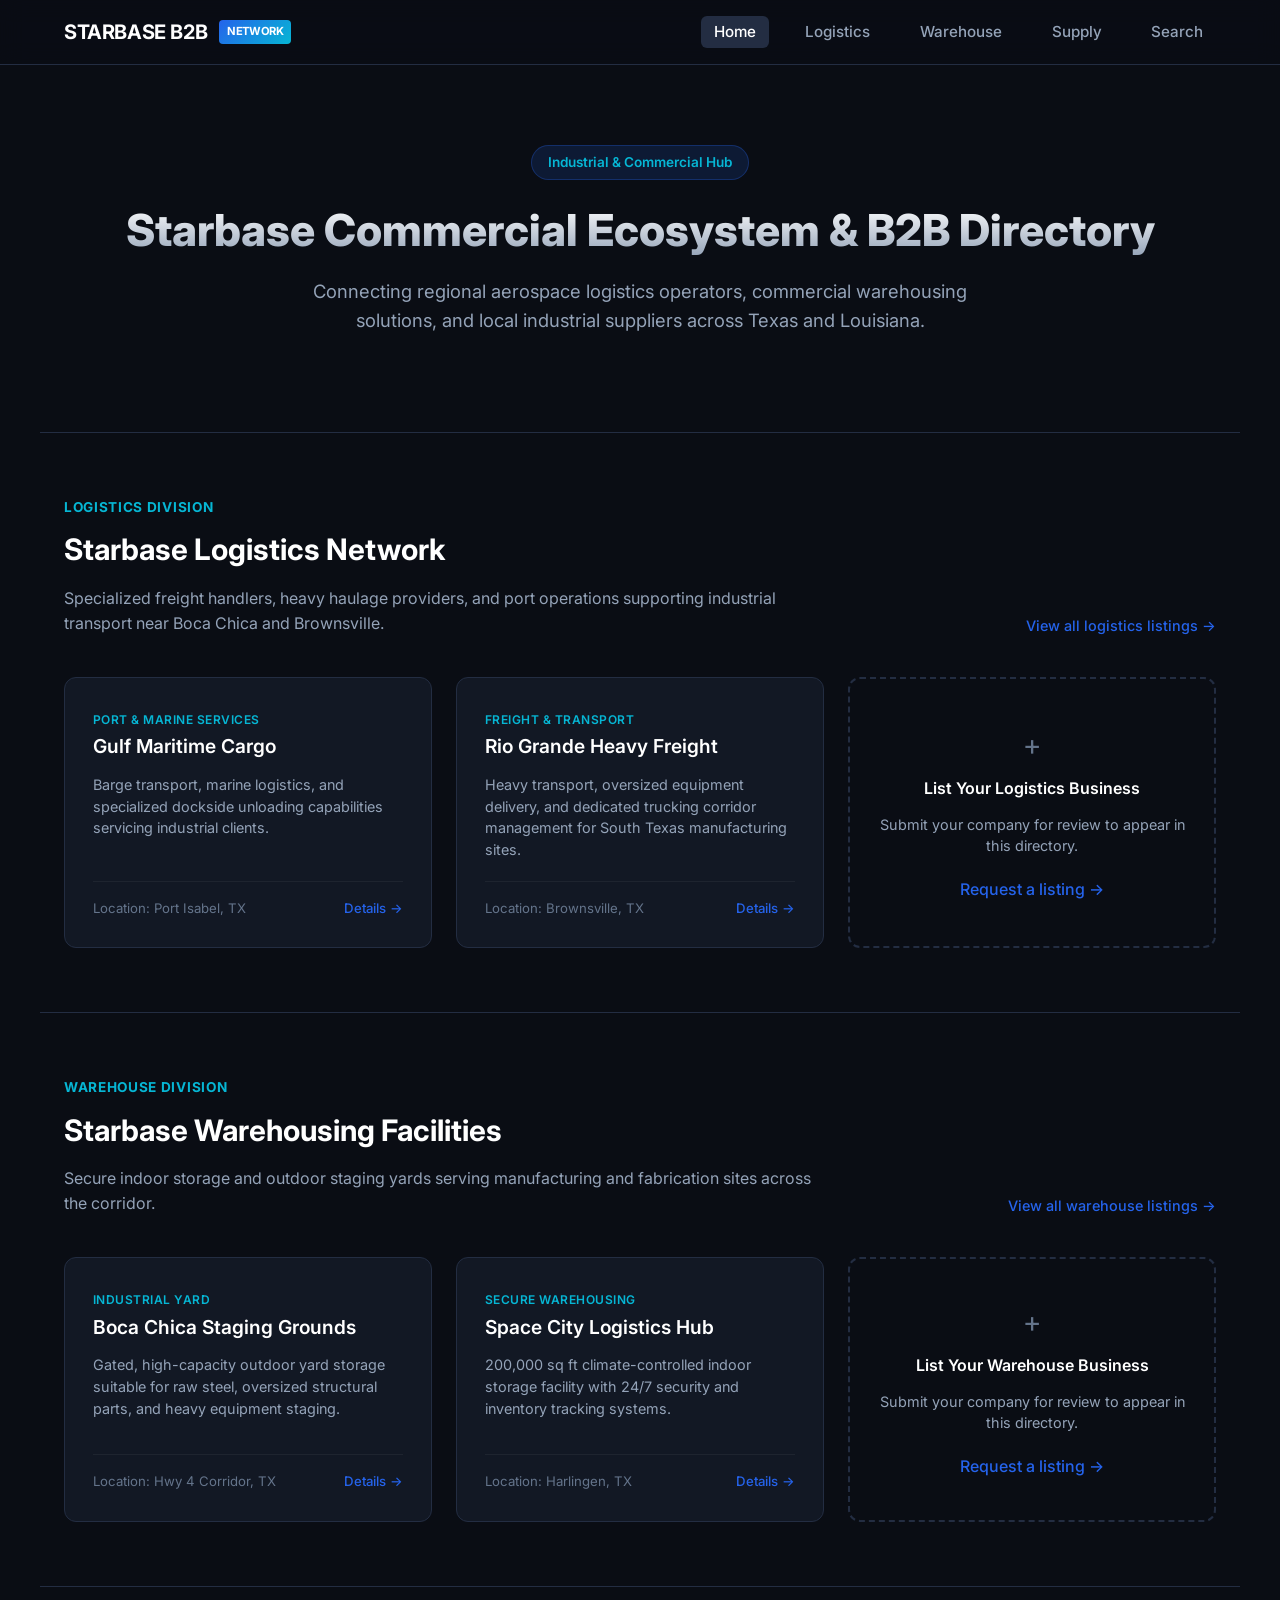
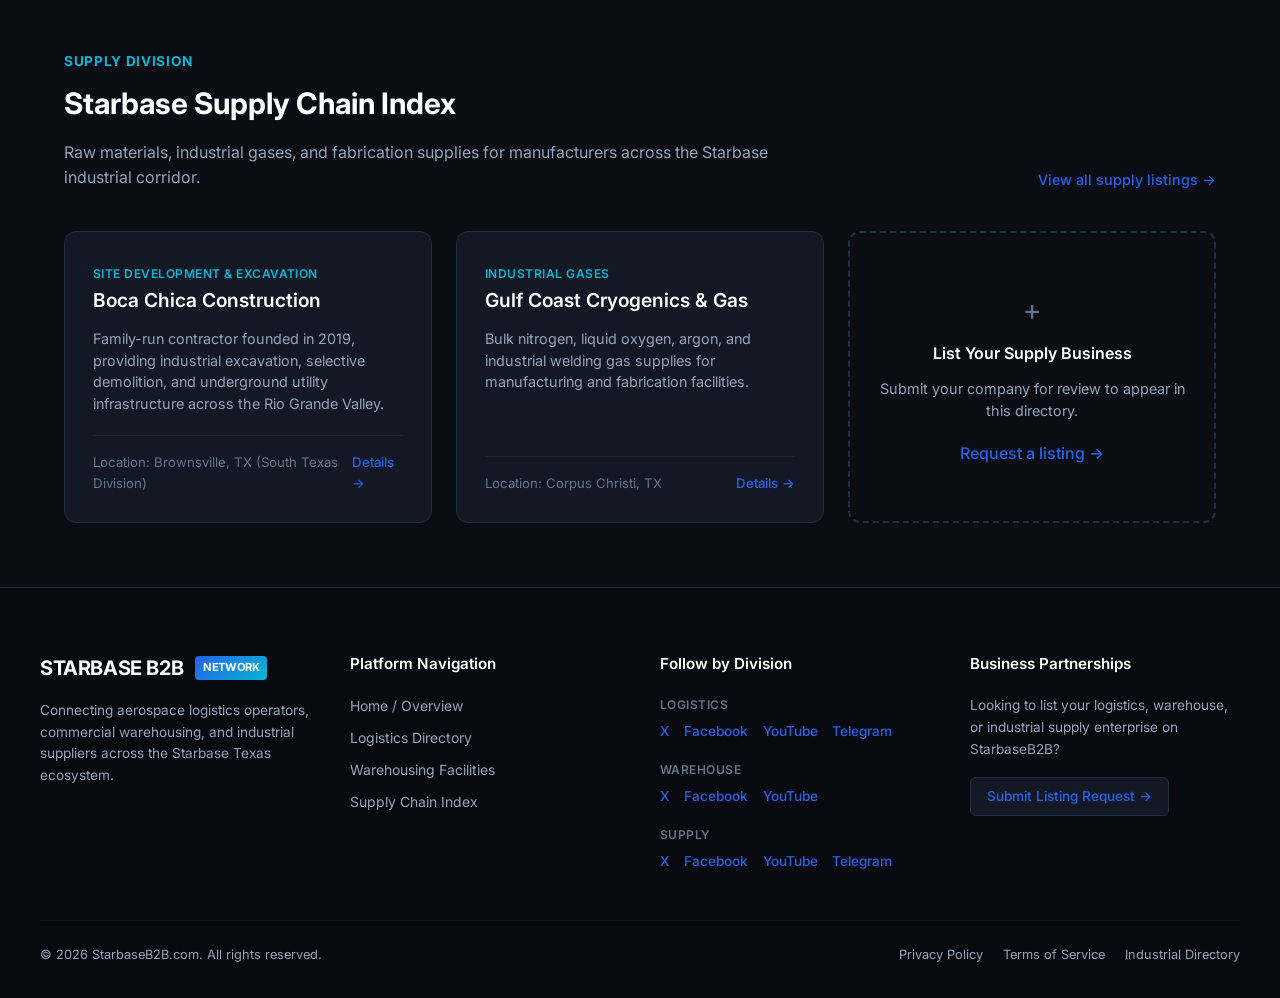
==== commit 46588751: "Add files via upload" ====
--- a/index.html
+++ b/index.html
@@ -1,6 +1,6 @@
 <!DOCTYPE html><html lang="en"> <head><meta charset="UTF-8"><meta name="viewport" content="width=device-width, initial-scale=1.0"><title>Starbase B2B — Industrial Supply Chain &amp; Business Network</title><meta name="description" content="Connecting regional aerospace logistics operators, commercial warehousing solutions, and local industrial suppliers across Texas and Louisiana."><link rel="canonical" href="https://starbaseb2b.com/"><meta property="og:type" content="website"><meta property="og:title" content="Starbase B2B — Industrial Supply Chain &#38; Business Network"><meta property="og:description" content="Connecting regional aerospace logistics operators, commercial warehousing solutions, and local industrial suppliers across Texas and Louisiana."><meta property="og:url" content="https://starbaseb2b.com/"><link rel="icon" href="data:image/svg+xml,%3Csvg xmlns='http://www.w3.org/2000/svg' viewBox='0 0 32 32'%3E%3Crect width='32' height='32' rx='6' fill='%230a0d14'/%3E%3Cdefs%3E%3ClinearGradient id='g' x1='0' y1='0' x2='32' y2='32'%3E%3Cstop offset='0' stop-color='%232563eb'/%3E%3Cstop offset='1' stop-color='%2306b6d4'/%3E%3C/linearGradient%3E%3C/defs%3E%3Ctext x='16' y='22' font-family='Arial,sans-serif' font-weight='700' font-size='15' fill='url(%23g)' text-anchor='middle'%3ESB%3C/text%3E%3C/svg%3E"><link rel="preconnect" href="https://fonts.googleapis.com"><link rel="preconnect" href="https://fonts.gstatic.com" crossorigin><link href="https://fonts.googleapis.com/css2?family=Inter:wght@300;400;500;600;700&display=swap" rel="stylesheet"><link rel="stylesheet" href="/_astro/index.CBoNeMst.css"></head> <body> <header> <div class="nav-container"> <a href="/" class="brand">
 STARBASE B2B
-<span class="brand-badge">NETWORK</span> </a> <nav> <ul> <li><a href="/" class="active">Home</a></li> <li><a href="/logistics/" class="">Logistics</a></li> <li><a href="/warehouse/" class="">Warehouse</a></li> <li><a href="/supply/" class="">Supply</a></li> </ul> </nav> </div> </header> <main>  <section class="hero"> <span class="hero-badge">Industrial &amp; Commercial Hub</span> <h1>Starbase Commercial Ecosystem &amp; B2B Directory</h1> <p>Connecting regional aerospace logistics operators, commercial warehousing solutions, and local industrial suppliers across Texas and Louisiana.</p> </section> <section class="content-section" id="logistics"> <div class="section-header"> <div> <span class="section-tag">Logistics Division</span> <h2 class="section-title">Starbase Logistics Network</h2> <p class="section-desc">Specialized freight handlers, heavy haulage providers, and port operations supporting industrial transport near Boca Chica and Brownsville.</p> </div> <a href="/logistics/" class="section-link">View all logistics listings &rarr;</a> </div> <div class="enterprise-grid"> <a href="/logistics/gulf-maritime-cargo/" class="card"> <div> <span class="card-category">Port &amp; Marine Services</span> <h3 class="card-title">Gulf Maritime Cargo</h3> <p class="card-text">Barge transport, marine logistics, and specialized dockside unloading capabilities servicing industrial clients.</p> </div> <div class="card-meta"> <span>Location: Port Isabel, TX</span> <span class="card-link">Details &rarr;</span> </div> </a><a href="/logistics/rio-grande-heavy-freight/" class="card"> <div> <span class="card-category">Freight &amp; Transport</span> <h3 class="card-title">Rio Grande Heavy Freight</h3> <p class="card-text">Heavy transport, oversized equipment delivery, and dedicated trucking corridor management for South Texas manufacturing sites.</p> </div> <div class="card-meta"> <span>Location: Brownsville, TX</span> <span class="card-link">Details &rarr;</span> </div> </a> <div class="card card-placeholder"> <div class="placeholder-icon">+</div> <h3 class="card-title" style="font-size: 1rem;">List Your Logistics Business</h3> <p class="card-text">Submit your company for review to appear in this directory.</p> <a href="mailto:contact@starbaseb2b.com?subject=Logistics%20Listing%20Request" class="card-link">Request a listing &rarr;</a> </div> </div> </section> <section class="content-section" id="warehouse"> <div class="section-header"> <div> <span class="section-tag">Warehouse Division</span> <h2 class="section-title">Starbase Warehousing Facilities</h2> <p class="section-desc">Secure indoor storage and outdoor staging yards serving manufacturing and fabrication sites across the corridor.</p> </div> <a href="/warehouse/" class="section-link">View all warehouse listings &rarr;</a> </div> <div class="enterprise-grid"> <a href="/warehouse/boca-chica-staging-grounds/" class="card"> <div> <span class="card-category">Industrial Yard</span> <h3 class="card-title">Boca Chica Staging Grounds</h3> <p class="card-text">Gated, high-capacity outdoor yard storage suitable for raw steel, oversized structural parts, and heavy equipment staging.</p> </div> <div class="card-meta"> <span>Location: Hwy 4 Corridor, TX</span> <span class="card-link">Details &rarr;</span> </div> </a><a href="/warehouse/space-city-logistics-hub/" class="card"> <div> <span class="card-category">Secure Warehousing</span> <h3 class="card-title">Space City Logistics Hub</h3> <p class="card-text">200,000 sq ft climate-controlled indoor storage facility with 24/7 security and inventory tracking systems.</p> </div> <div class="card-meta"> <span>Location: Harlingen, TX</span> <span class="card-link">Details &rarr;</span> </div> </a> <div class="card card-placeholder"> <div class="placeholder-icon">+</div> <h3 class="card-title" style="font-size: 1rem;">List Your Warehouse Business</h3> <p class="card-text">Submit your company for review to appear in this directory.</p> <a href="mailto:contact@starbaseb2b.com?subject=Warehouse%20Listing%20Request" class="card-link">Request a listing &rarr;</a> </div> </div> </section> <section class="content-section" id="supply"> <div class="section-header"> <div> <span class="section-tag">Supply Division</span> <h2 class="section-title">Starbase Supply Chain Index</h2> <p class="section-desc">Raw materials, industrial gases, and fabrication supplies for manufacturers across the Starbase industrial corridor.</p> </div> <a href="/supply/" class="section-link">View all supply listings &rarr;</a> </div> <div class="enterprise-grid"> <a href="/supply/gulf-coast-cryogenics-gas/" class="card"> <div> <span class="card-category">Industrial Gases</span> <h3 class="card-title">Gulf Coast Cryogenics &amp; Gas</h3> <p class="card-text">Bulk nitrogen, liquid oxygen, argon, and industrial welding gas supplies for manufacturing and fabrication facilities.</p> </div> <div class="card-meta"> <span>Location: Corpus Christi, TX</span> <span class="card-link">Details &rarr;</span> </div> </a><a href="/supply/texas-stainless-alloy-co/" class="card"> <div> <span class="card-category">Raw Materials</span> <h3 class="card-title">Texas Stainless &amp; Alloy Co.</h3> <p class="card-text">Industrial grade stainless steel tubing, alloy sheets, structural beam supply, and rapid local job site delivery.</p> </div> <div class="card-meta"> <span>Location: McAllen / Brownsville, TX</span> <span class="card-link">Details &rarr;</span> </div> </a> <div class="card card-placeholder"> <div class="placeholder-icon">+</div> <h3 class="card-title" style="font-size: 1rem;">List Your Supply Business</h3> <p class="card-text">Submit your company for review to appear in this directory.</p> <a href="mailto:contact@starbaseb2b.com?subject=Supply%20Listing%20Request" class="card-link">Request a listing &rarr;</a> </div> </div> </section>  </main> <footer> <div class="footer-grid"> <div> <a href="/" class="brand" style="margin-bottom: 1rem;">
+<span class="brand-badge">NETWORK</span> </a> <nav> <ul> <li><a href="/" class="active">Home</a></li> <li><a href="/logistics/" class="">Logistics</a></li> <li><a href="/warehouse/" class="">Warehouse</a></li> <li><a href="/supply/" class="">Supply</a></li> <li><a href="/search/" class="">Search</a></li> </ul> </nav> </div> </header> <main data-pagefind-body>  <section class="hero"> <span class="hero-badge">Industrial &amp; Commercial Hub</span> <h1>Starbase Commercial Ecosystem &amp; B2B Directory</h1> <p>Connecting regional aerospace logistics operators, commercial warehousing solutions, and local industrial suppliers across Texas and Louisiana.</p> </section> <section class="content-section" id="logistics"> <div class="section-header"> <div> <span class="section-tag">Logistics Division</span> <h2 class="section-title">Starbase Logistics Network</h2> <p class="section-desc">Specialized freight handlers, heavy haulage providers, and port operations supporting industrial transport near Boca Chica and Brownsville.</p> </div> <a href="/logistics/" class="section-link">View all logistics listings &rarr;</a> </div> <div class="enterprise-grid"> <a href="/logistics/gulf-maritime-cargo/" class="card"> <div> <span class="card-category">Port &amp; Marine Services</span> <h3 class="card-title">Gulf Maritime Cargo</h3> <p class="card-text">Barge transport, marine logistics, and specialized dockside unloading capabilities servicing industrial clients.</p> </div> <div class="card-meta"> <span>Location: Port Isabel, TX</span> <span class="card-link">Details &rarr;</span> </div> </a><a href="/logistics/rio-grande-heavy-freight/" class="card"> <div> <span class="card-category">Freight &amp; Transport</span> <h3 class="card-title">Rio Grande Heavy Freight</h3> <p class="card-text">Heavy transport, oversized equipment delivery, and dedicated trucking corridor management for South Texas manufacturing sites.</p> </div> <div class="card-meta"> <span>Location: Brownsville, TX</span> <span class="card-link">Details &rarr;</span> </div> </a> <div class="card card-placeholder"> <div class="placeholder-icon">+</div> <h3 class="card-title" style="font-size: 1rem;">List Your Logistics Business</h3> <p class="card-text">Submit your company for review to appear in this directory.</p> <a href="mailto:contact@starbaseb2b.com?subject=Logistics%20Listing%20Request" class="card-link">Request a listing &rarr;</a> </div> </div> </section> <section class="content-section" id="warehouse"> <div class="section-header"> <div> <span class="section-tag">Warehouse Division</span> <h2 class="section-title">Starbase Warehousing Facilities</h2> <p class="section-desc">Secure indoor storage and outdoor staging yards serving manufacturing and fabrication sites across the corridor.</p> </div> <a href="/warehouse/" class="section-link">View all warehouse listings &rarr;</a> </div> <div class="enterprise-grid"> <a href="/warehouse/boca-chica-staging-grounds/" class="card"> <div> <span class="card-category">Industrial Yard</span> <h3 class="card-title">Boca Chica Staging Grounds</h3> <p class="card-text">Gated, high-capacity outdoor yard storage suitable for raw steel, oversized structural parts, and heavy equipment staging.</p> </div> <div class="card-meta"> <span>Location: Hwy 4 Corridor, TX</span> <span class="card-link">Details &rarr;</span> </div> </a><a href="/warehouse/space-city-logistics-hub/" class="card"> <div> <span class="card-category">Secure Warehousing</span> <h3 class="card-title">Space City Logistics Hub</h3> <p class="card-text">200,000 sq ft climate-controlled indoor storage facility with 24/7 security and inventory tracking systems.</p> </div> <div class="card-meta"> <span>Location: Harlingen, TX</span> <span class="card-link">Details &rarr;</span> </div> </a> <div class="card card-placeholder"> <div class="placeholder-icon">+</div> <h3 class="card-title" style="font-size: 1rem;">List Your Warehouse Business</h3> <p class="card-text">Submit your company for review to appear in this directory.</p> <a href="mailto:contact@starbaseb2b.com?subject=Warehouse%20Listing%20Request" class="card-link">Request a listing &rarr;</a> </div> </div> </section> <section class="content-section" id="supply"> <div class="section-header"> <div> <span class="section-tag">Supply Division</span> <h2 class="section-title">Starbase Supply Chain Index</h2> <p class="section-desc">Raw materials, industrial gases, and fabrication supplies for manufacturers across the Starbase industrial corridor.</p> </div> <a href="/supply/" class="section-link">View all supply listings &rarr;</a> </div> <div class="enterprise-grid"> <a href="/supply/boca-chica-construction/" class="card"> <div> <span class="card-category">Site Development &amp; Excavation</span> <h3 class="card-title">Boca Chica Construction</h3> <p class="card-text">Family-run contractor founded in 2019, providing industrial excavation, selective demolition, and underground utility infrastructure across the Rio Grande Valley.</p> </div> <div class="card-meta"> <span>Location: Brownsville, TX (South Texas Division)</span> <span class="card-link">Details &rarr;</span> </div> </a><a href="/supply/gulf-coast-cryogenics-gas/" class="card"> <div> <span class="card-category">Industrial Gases</span> <h3 class="card-title">Gulf Coast Cryogenics &amp; Gas</h3> <p class="card-text">Bulk nitrogen, liquid oxygen, argon, and industrial welding gas supplies for manufacturing and fabrication facilities.</p> </div> <div class="card-meta"> <span>Location: Corpus Christi, TX</span> <span class="card-link">Details &rarr;</span> </div> </a> <div class="card card-placeholder"> <div class="placeholder-icon">+</div> <h3 class="card-title" style="font-size: 1rem;">List Your Supply Business</h3> <p class="card-text">Submit your company for review to appear in this directory.</p> <a href="mailto:contact@starbaseb2b.com?subject=Supply%20Listing%20Request" class="card-link">Request a listing &rarr;</a> </div> </div> </section>  </main> <footer> <div class="footer-grid"> <div> <a href="/" class="brand" style="margin-bottom: 1rem;">
 STARBASE B2B
 <span class="brand-badge">NETWORK</span> </a> <p class="footer-brand-desc">
 Connecting aerospace logistics operators, commercial warehousing, and industrial suppliers across the Starbase Texas ecosystem.
